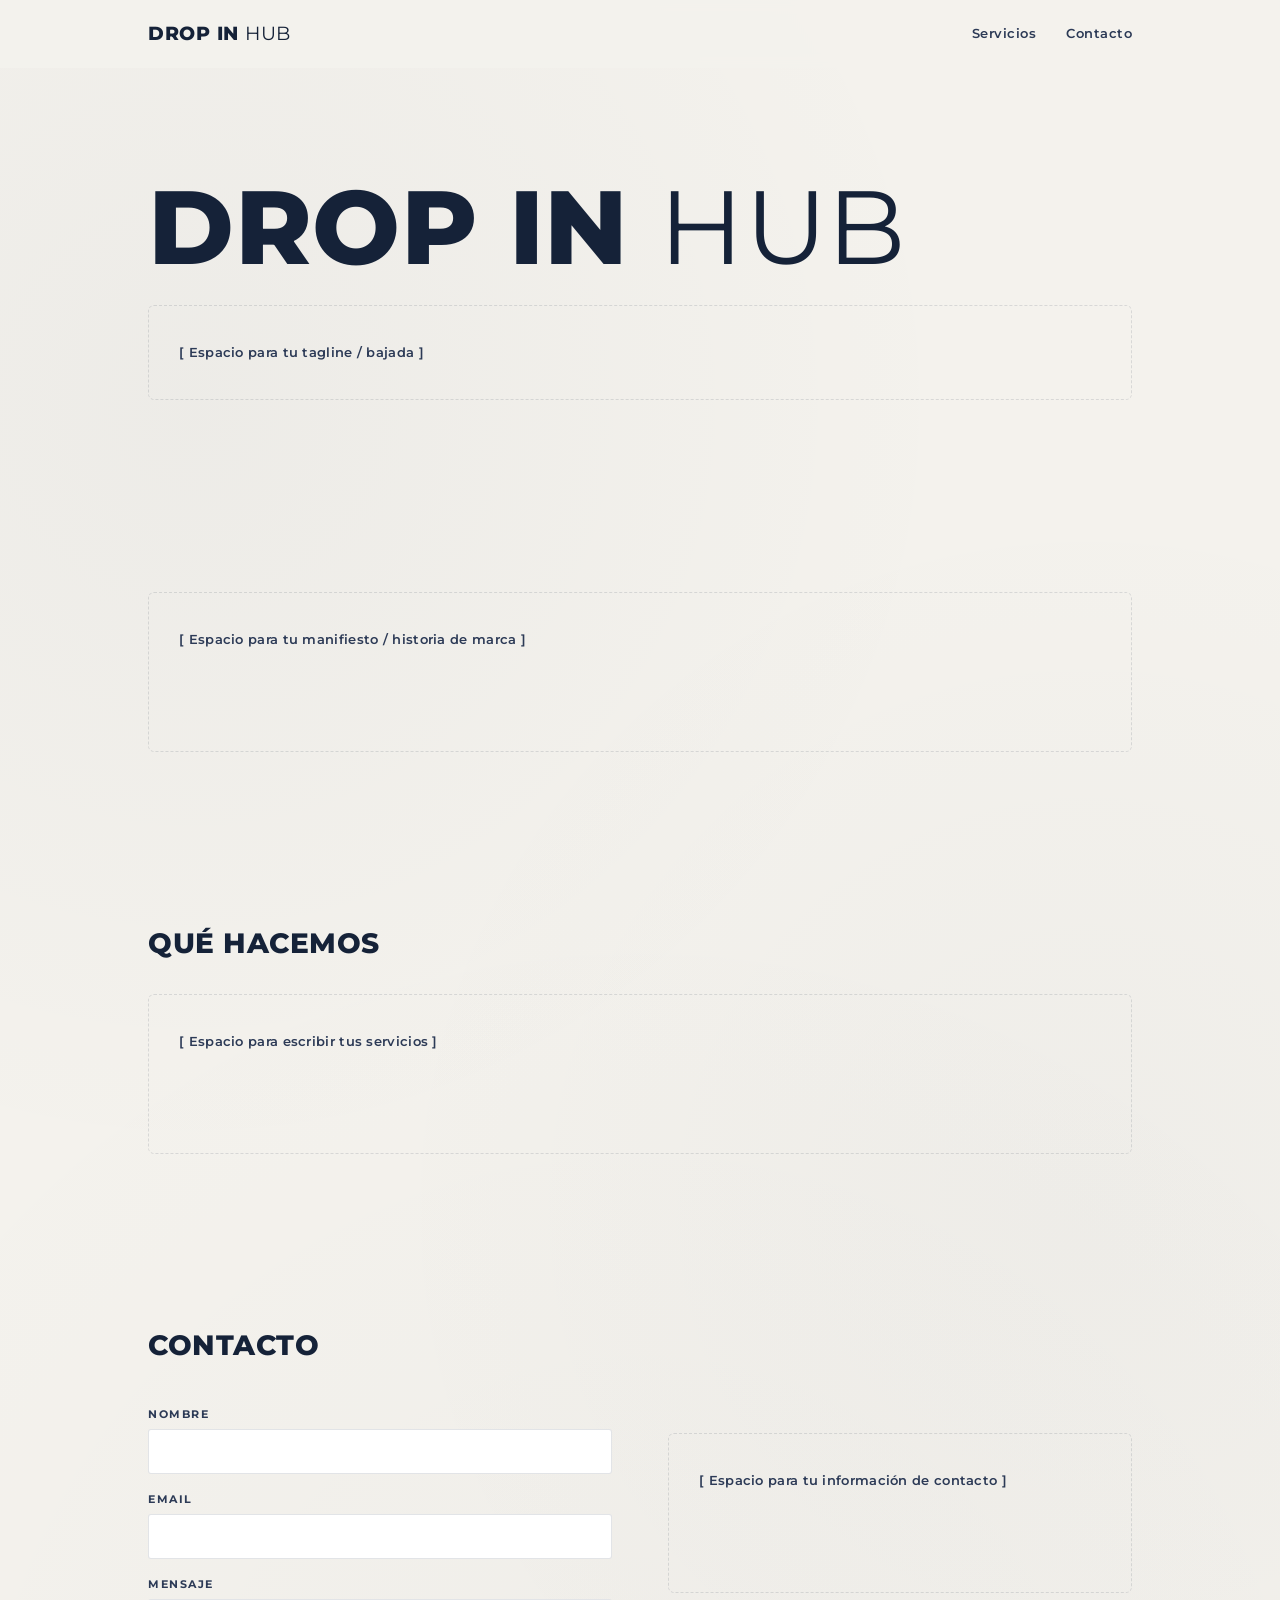
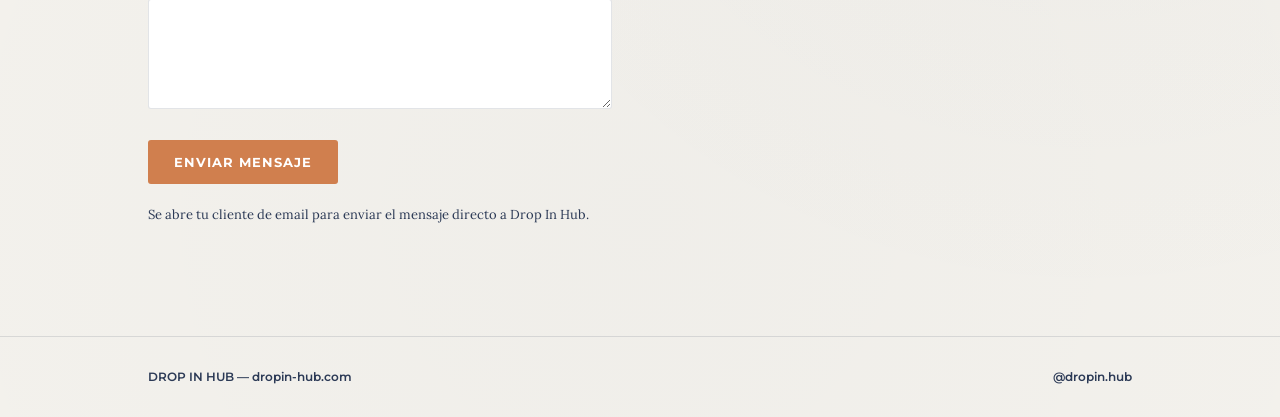
==== index.html @ 66800109 "Add files via upload" ====
<!DOCTYPE html>
<html lang="es">
<head>
<meta charset="UTF-8">
<meta name="viewport" content="width=device-width, initial-scale=1.0">
<title>Drop In Hub — Agencia</title>
<meta name="description" content="Drop In Hub. Somos una agencia nueva, pero no somos nuevos en esto.">
<link rel="preconnect" href="https://fonts.googleapis.com">
<link rel="preconnect" href="https://fonts.gstatic.com" crossorigin>
<link href="https://fonts.googleapis.com/css2?family=Montserrat:wght@400;600;700;800&family=Cormorant+Garamond:ital,wght@0,500;0,600;1,500&family=Lora:ital,wght@0,400;0,500;1,400&display=swap" rel="stylesheet">
<style>
  :root{
    --navy:#152238;
    --navy-soft:#2C3A56;
    --teal:#007791;
    --terracota:#D07F4E;
    --verde:#36675C;
    --crema:#F3E5D8;
    --paper:#F4F2ED;
    --paper-2:#ECE8DF;
    --line:rgba(21,34,56,0.12);
  }
  *{box-sizing:border-box;margin:0;padding:0;}
  html{scroll-behavior:smooth;}
  body{
    background:var(--paper);
    background-image:
      radial-gradient(circle at 15% 20%, rgba(21,34,56,0.03), transparent 40%),
      radial-gradient(circle at 85% 60%, rgba(21,34,56,0.025), transparent 45%),
      radial-gradient(circle at 50% 90%, rgba(21,34,56,0.02), transparent 50%);
    color:var(--navy);
    font-family:'Lora',serif;
    line-height:1.65;
    overflow-x:hidden;
  }
  h1,h2,h3{font-family:'Montserrat',sans-serif;font-weight:800;text-transform:uppercase;letter-spacing:0.5px;color:var(--navy);}
  .accent-text{font-family:'Cormorant Garamond',serif;font-style:italic;font-weight:500;}
  .eyebrow{
    font-family:'Montserrat',sans-serif;
    font-size:12px;
    font-weight:700;
    letter-spacing:2px;
    text-transform:uppercase;
    color:var(--terracota);
  }
  .wrap{max-width:1040px;margin:0 auto;padding:0 28px;}
  a{color:inherit;}

  nav{
    position:sticky;top:0;z-index:20;
    background:rgba(244,242,237,0.92);
    backdrop-filter:blur(6px);
  }
  nav .wrap{display:flex;align-items:center;justify-content:space-between;height:68px;}
  .logo{font-family:'Montserrat',sans-serif;font-weight:800;font-size:19px;letter-spacing:0.5px;color:var(--navy);}
  .logo span{font-weight:400;}
  .navlinks{display:flex;gap:30px;font-size:14px;}
  .navlinks a{text-decoration:none;font-family:'Montserrat',sans-serif;font-weight:600;font-size:13px;letter-spacing:0.5px;color:var(--navy-soft);transition:color .2s;}
  .navlinks a:hover{color:var(--terracota);}

  .hero{position:relative;padding:110px 0 80px;overflow:hidden;}
  .hero .wrap{position:relative;z-index:2;}
  .hero h1{font-size:clamp(52px,9vw,104px);line-height:0.95;margin-bottom:22px;}
  .hero .tagline{font-family:'Cormorant Garamond',serif;font-style:italic;font-weight:500;font-size:clamp(22px,3vw,30px);color:var(--navy-soft);max-width:600px;}

  section{padding:84px 0;}
  .placeholder{
    margin-top:28px;
    border:1.5px dashed var(--line);
    border-radius:6px;
    padding:36px 30px;
    color:var(--navy-soft);
    font-family:'Montserrat',sans-serif;
    font-size:13px;
    font-weight:600;
    letter-spacing:0.3px;
    min-height:80px;
    display:flex;
    align-items:center;
  }
  .placeholder.tall{min-height:160px;align-items:flex-start;}

  .contact{padding-bottom:110px;}
  .contact-grid{display:grid;grid-template-columns:1fr 1fr;gap:56px;margin-top:36px;}
  form{display:flex;flex-direction:column;gap:16px;}
  label{font-family:'Montserrat',sans-serif;font-size:11px;font-weight:700;letter-spacing:1.5px;text-transform:uppercase;color:var(--navy-soft);margin-bottom:6px;display:block;}
  input,textarea{
    width:100%;background:#fff;border:1px solid var(--line);
    color:var(--navy);padding:12px 14px;font-family:'Lora',serif;font-size:15px;
    border-radius:3px;
  }
  input:focus,textarea:focus{outline:none;border-color:var(--terracota);}
  textarea{resize:vertical;min-height:110px;}
  button{
    margin-top:8px;background:var(--terracota);color:#fff;border:none;
    padding:14px 26px;font-family:'Montserrat',sans-serif;font-weight:700;font-size:13px;letter-spacing:1px;
    text-transform:uppercase;cursor:pointer;border-radius:3px;transition:opacity .2s;
    width:fit-content;
  }
  button:hover{opacity:0.85;}
  .form-note{font-size:13px;color:var(--navy-soft);margin-top:4px;font-family:'Lora',serif;}
  footer{border-top:1px solid var(--line);padding:30px 0;}
  footer .wrap{display:flex;justify-content:space-between;align-items:center;flex-wrap:wrap;gap:12px;}
  footer span{font-family:'Montserrat',sans-serif;font-size:12px;font-weight:600;color:var(--navy-soft);}

  @media (max-width:760px){
    .services{grid-template-columns:1fr;}
    .contact-grid{grid-template-columns:1fr;}
    .curve-wrap{opacity:0.25;width:100%;right:0;}
    .founder{padding:24px;}
  }
</style>
</head>
<body>

<nav>
  <div class="wrap">
    <div class="logo">DROP IN <span>HUB</span></div>
    <div class="navlinks">
      <a href="#servicios">Servicios</a>
      <a href="#contacto">Contacto</a>
    </div>
  </div>
</nav>

<header class="hero">
  <div class="wrap">
    <h1>Drop In <span style="font-weight:400;">Hub</span></h1>
    <div class="placeholder">[ Espacio para tu tagline / bajada ]</div>
  </div>
</header>

<section class="manifesto">
  <div class="wrap">
    <div class="placeholder tall">[ Espacio para tu manifiesto / historia de marca ]</div>
  </div>
</section>

<section id="servicios">
  <div class="wrap">
    <h2 style="font-size:28px;">Qué hacemos</h2>
    <div class="placeholder tall">[ Espacio para escribir tus servicios ]</div>
  </div>
</section>

<section id="contacto" class="contact">
  <div class="wrap">
    <h2 style="font-size:28px;">Contacto</h2>

    <div class="contact-grid">
      <form id="contactForm">
        <div>
          <label for="name">Nombre</label>
          <input type="text" id="name" name="name" required>
        </div>
        <div>
          <label for="email">Email</label>
          <input type="email" id="email" name="email" required>
        </div>
        <div>
          <label for="message">Mensaje</label>
          <textarea id="message" name="message" required></textarea>
        </div>
        <button type="submit">Enviar mensaje</button>
        <p class="form-note" id="formNote">Se abre tu cliente de email para enviar el mensaje directo a Drop In Hub.</p>
      </form>

      <div class="contact-side">
        <div class="placeholder tall">[ Espacio para tu información de contacto ]</div>
      </div>
    </div>
  </div>
</section>

<footer>
  <div class="wrap">
    <span>DROP IN HUB — dropin-hub.com</span>
    <span>@dropin.hub</span>
  </div>
</footer>

<script>
  var dest = "juani.giraldo@dropin-hub.com";
  var form = document.getElementById("contactForm");
  form.addEventListener("submit", function(e){
    e.preventDefault();
    var name = document.getElementById("name").value.trim();
    var email = document.getElementById("email").value.trim();
    var message = document.getElementById("message").value.trim();
    if(!name || !email || !message){ return; }
    var subject = encodeURIComponent("Contacto desde dropin-hub.com — " + name);
    var body = encodeURIComponent("Nombre: " + name + "\nEmail: " + email + "\n\nMensaje:\n" + message);
    window.location.href = "mailto:" + dest + "?subject=" + subject + "&body=" + body;
  });
</script>

</body>
</html>
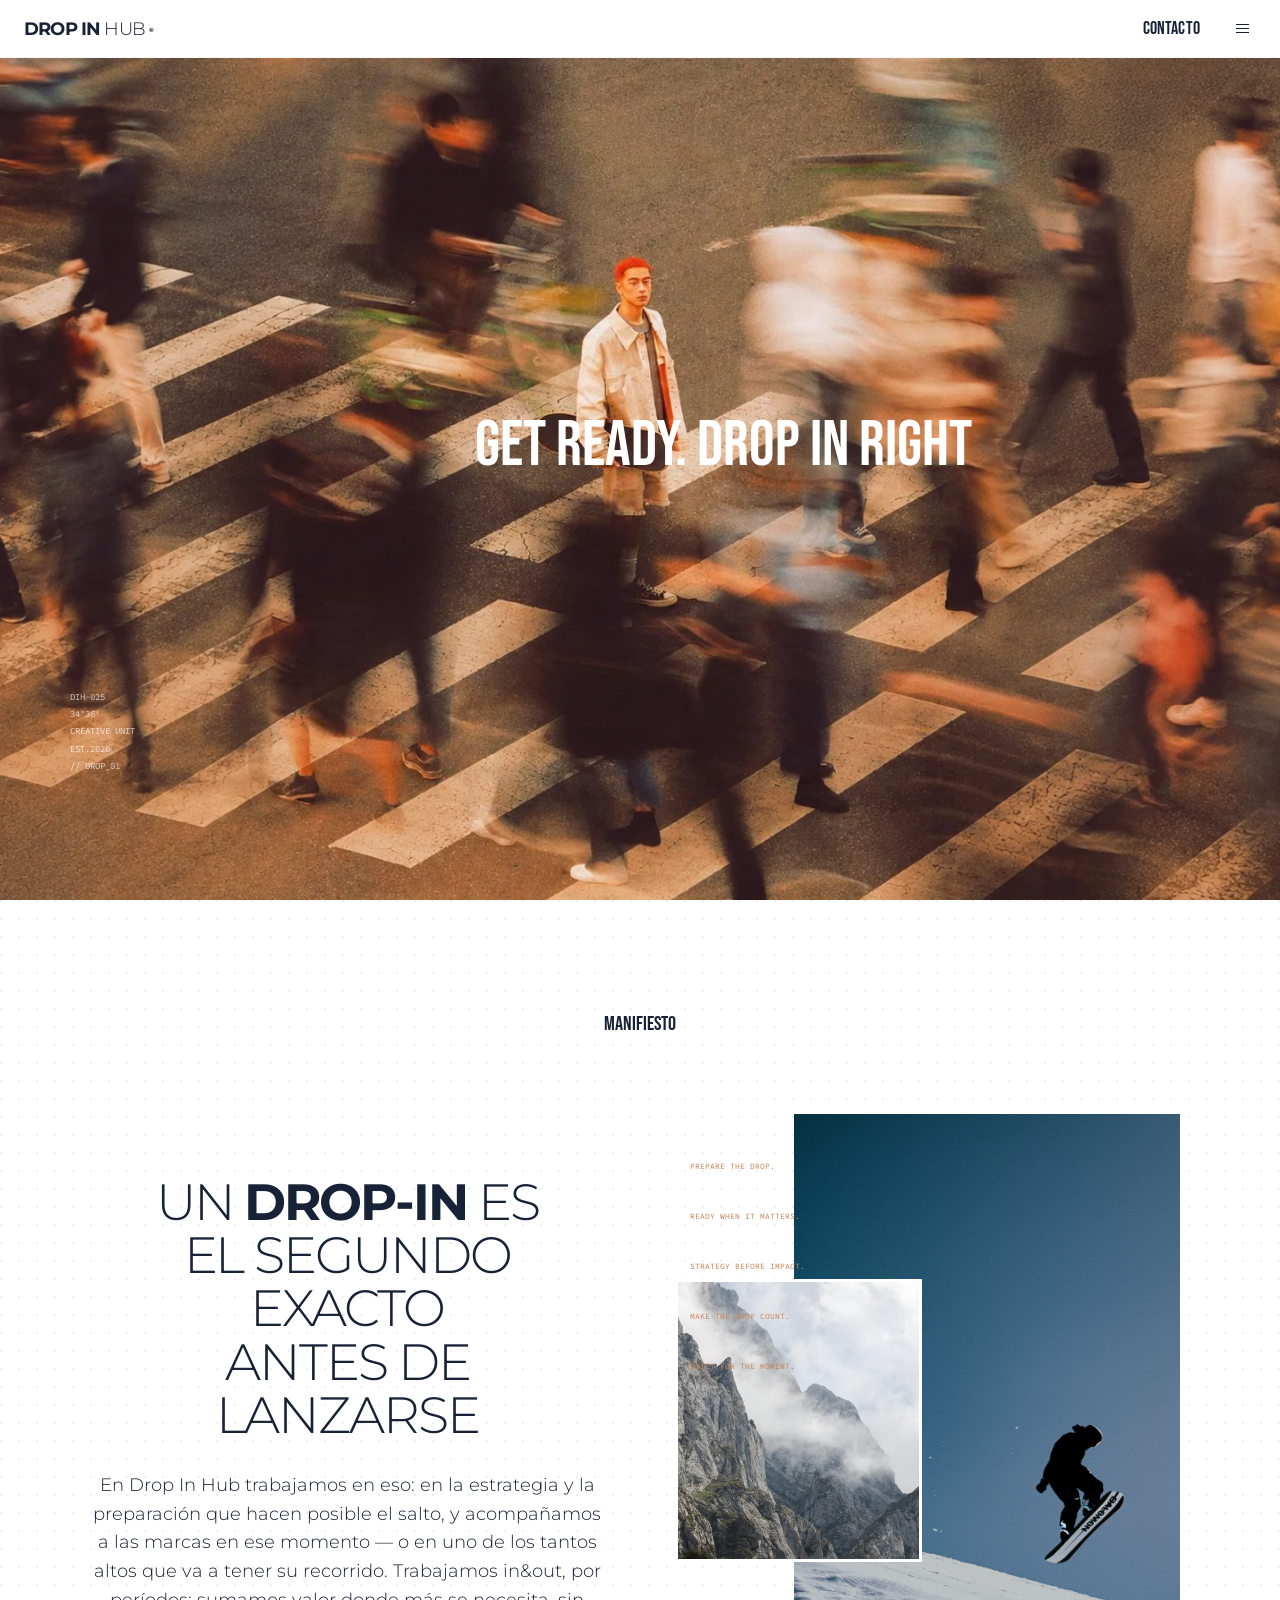
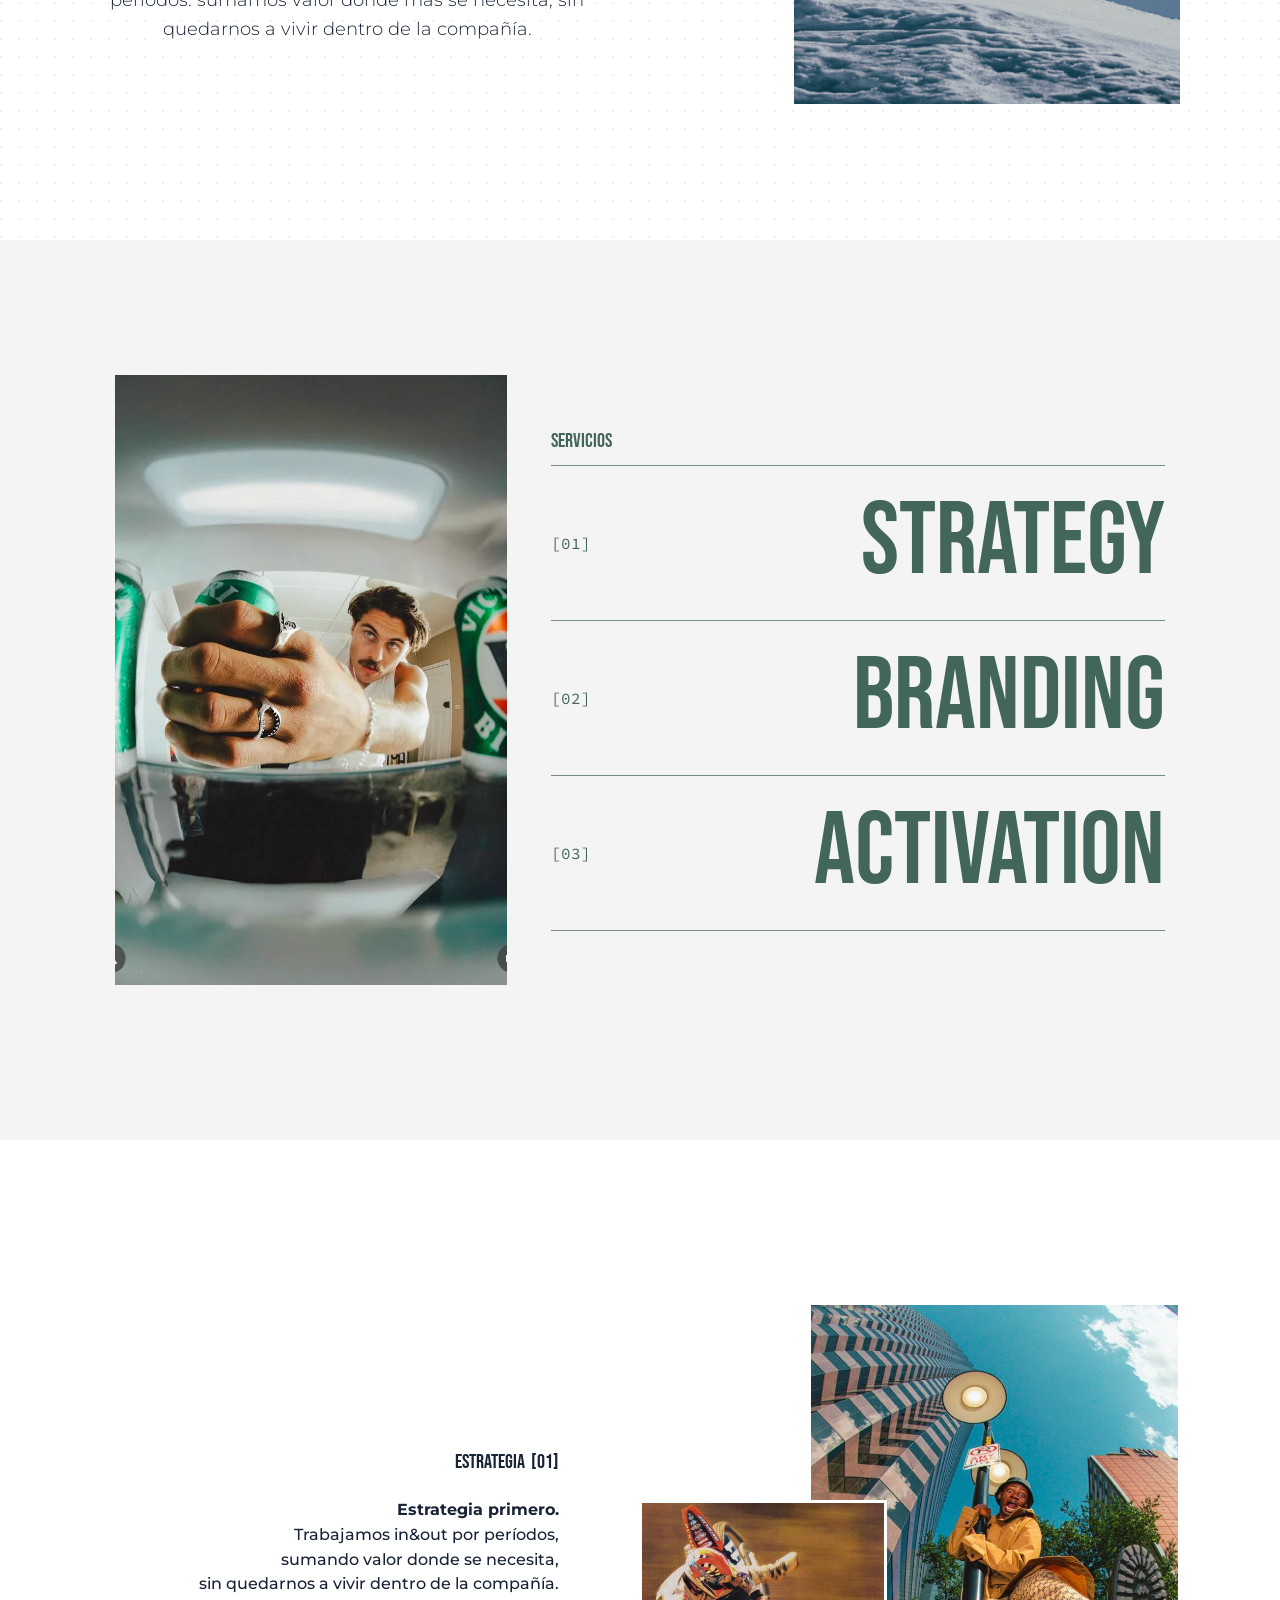
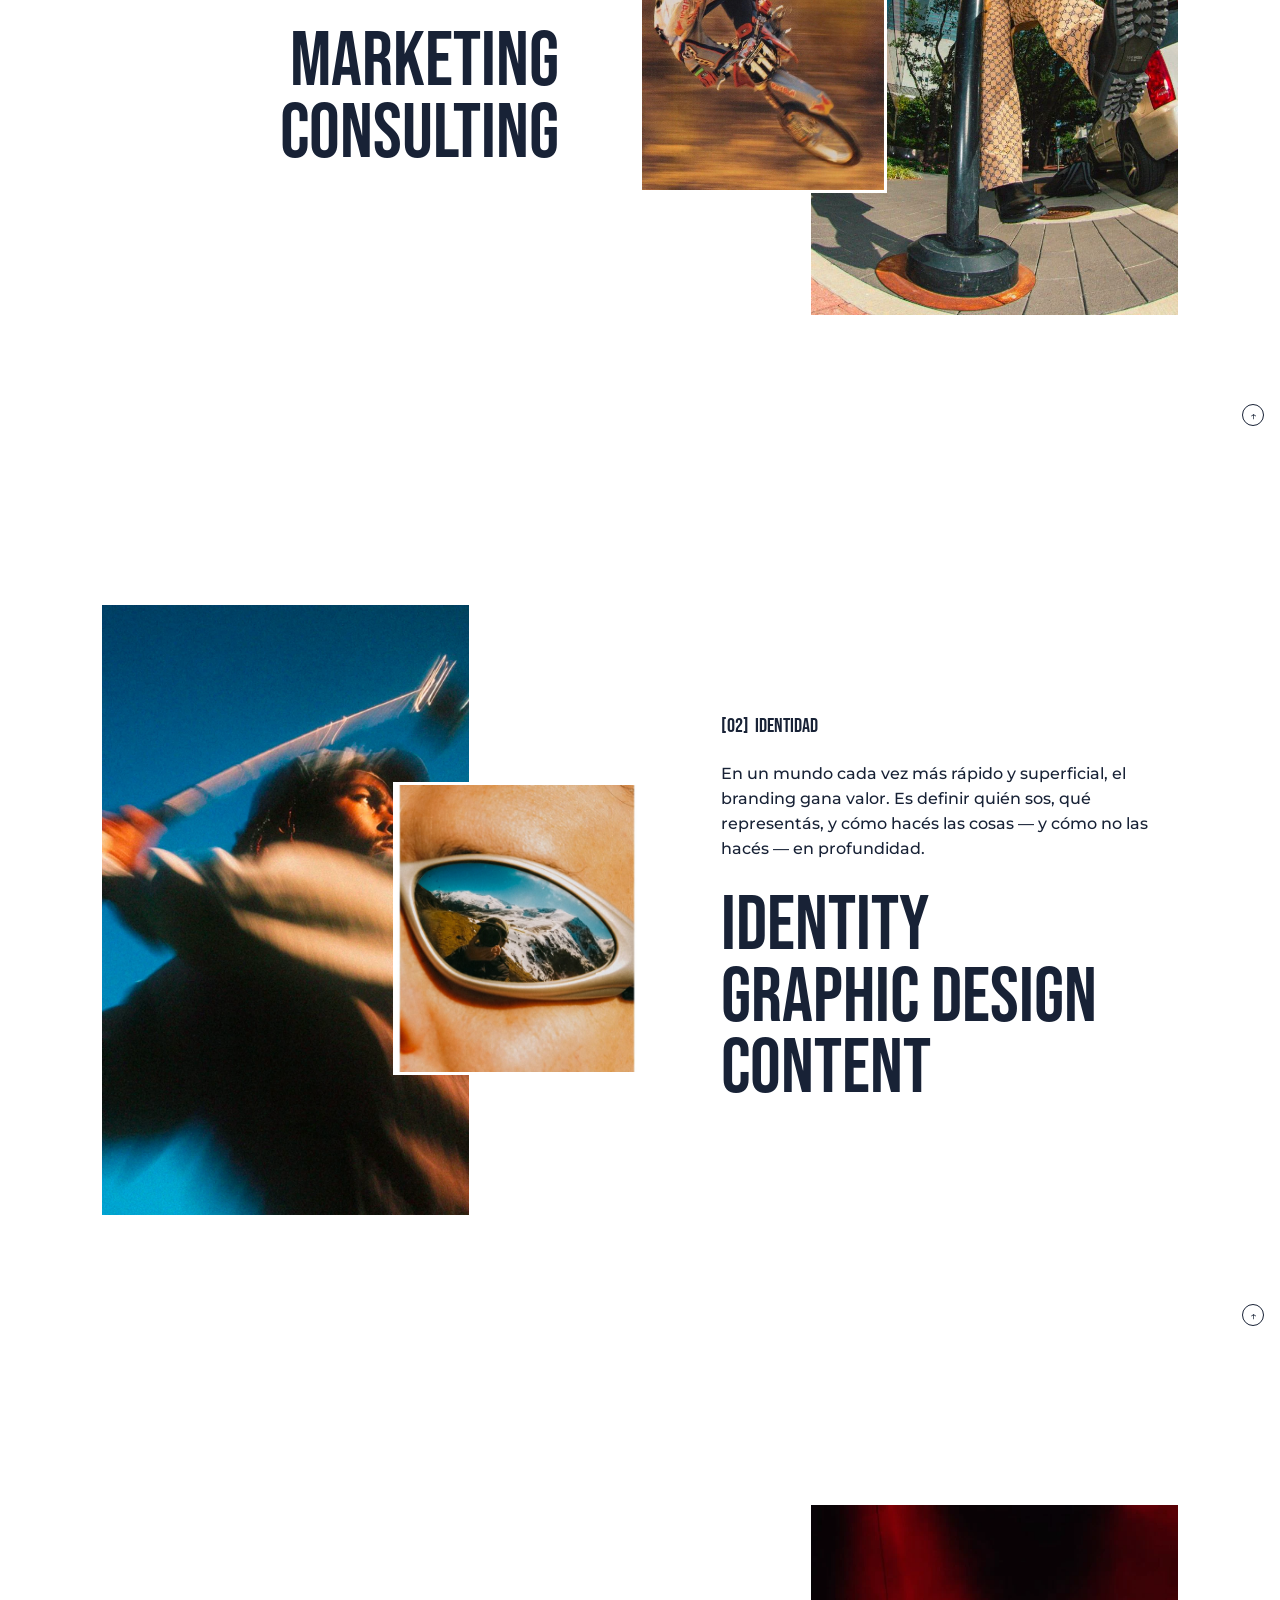
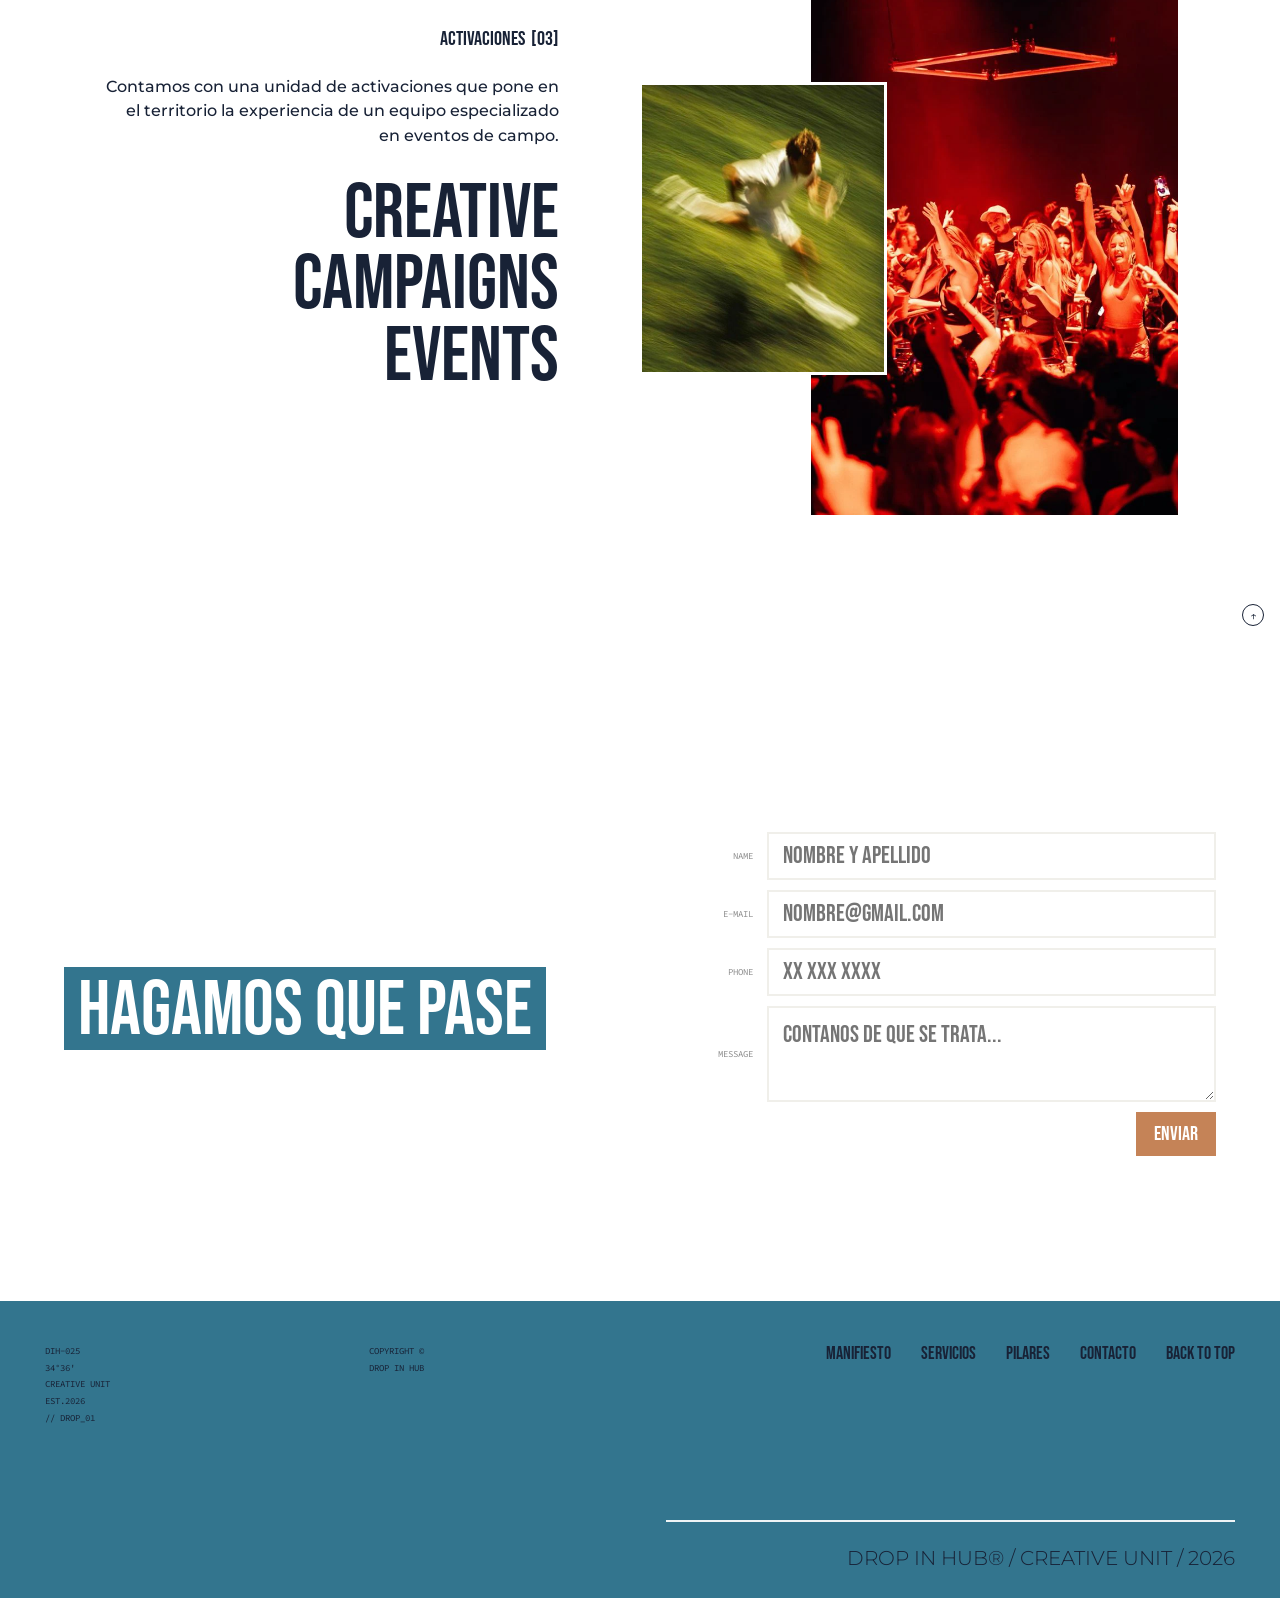
==== commit 5588870b: "site up" ====
--- a/index.html
+++ b/index.html
@@ -1,198 +1,210 @@
-<!DOCTYPE html>
+<!doctype html>
 <html lang="es">
 <head>
-<meta charset="UTF-8">
-<meta name="viewport" content="width=device-width, initial-scale=1.0">
-<title>Drop In Hub — Agencia</title>
-<meta name="description" content="Drop In Hub. Somos una agencia nueva, pero no somos nuevos en esto.">
-<link rel="preconnect" href="https://fonts.googleapis.com">
-<link rel="preconnect" href="https://fonts.gstatic.com" crossorigin>
-<link href="https://fonts.googleapis.com/css2?family=Montserrat:wght@400;600;700;800&family=Cormorant+Garamond:ital,wght@0,500;0,600;1,500&family=Lora:ital,wght@0,400;0,500;1,400&display=swap" rel="stylesheet">
-<style>
-  :root{
-    --navy:#152238;
-    --navy-soft:#2C3A56;
-    --teal:#007791;
-    --terracota:#D07F4E;
-    --verde:#36675C;
-    --crema:#F3E5D8;
-    --paper:#F4F2ED;
-    --paper-2:#ECE8DF;
-    --line:rgba(21,34,56,0.12);
-  }
-  *{box-sizing:border-box;margin:0;padding:0;}
-  html{scroll-behavior:smooth;}
-  body{
-    background:var(--paper);
-    background-image:
-      radial-gradient(circle at 15% 20%, rgba(21,34,56,0.03), transparent 40%),
-      radial-gradient(circle at 85% 60%, rgba(21,34,56,0.025), transparent 45%),
-      radial-gradient(circle at 50% 90%, rgba(21,34,56,0.02), transparent 50%);
-    color:var(--navy);
-    font-family:'Lora',serif;
-    line-height:1.65;
-    overflow-x:hidden;
-  }
-  h1,h2,h3{font-family:'Montserrat',sans-serif;font-weight:800;text-transform:uppercase;letter-spacing:0.5px;color:var(--navy);}
-  .accent-text{font-family:'Cormorant Garamond',serif;font-style:italic;font-weight:500;}
-  .eyebrow{
-    font-family:'Montserrat',sans-serif;
-    font-size:12px;
-    font-weight:700;
-    letter-spacing:2px;
-    text-transform:uppercase;
-    color:var(--terracota);
-  }
-  .wrap{max-width:1040px;margin:0 auto;padding:0 28px;}
-  a{color:inherit;}
-
-  nav{
-    position:sticky;top:0;z-index:20;
-    background:rgba(244,242,237,0.92);
-    backdrop-filter:blur(6px);
-  }
-  nav .wrap{display:flex;align-items:center;justify-content:space-between;height:68px;}
-  .logo{font-family:'Montserrat',sans-serif;font-weight:800;font-size:19px;letter-spacing:0.5px;color:var(--navy);}
-  .logo span{font-weight:400;}
-  .navlinks{display:flex;gap:30px;font-size:14px;}
-  .navlinks a{text-decoration:none;font-family:'Montserrat',sans-serif;font-weight:600;font-size:13px;letter-spacing:0.5px;color:var(--navy-soft);transition:color .2s;}
-  .navlinks a:hover{color:var(--terracota);}
-
-  .hero{position:relative;padding:110px 0 80px;overflow:hidden;}
-  .hero .wrap{position:relative;z-index:2;}
-  .hero h1{font-size:clamp(52px,9vw,104px);line-height:0.95;margin-bottom:22px;}
-  .hero .tagline{font-family:'Cormorant Garamond',serif;font-style:italic;font-weight:500;font-size:clamp(22px,3vw,30px);color:var(--navy-soft);max-width:600px;}
-
-  section{padding:84px 0;}
-  .placeholder{
-    margin-top:28px;
-    border:1.5px dashed var(--line);
-    border-radius:6px;
-    padding:36px 30px;
-    color:var(--navy-soft);
-    font-family:'Montserrat',sans-serif;
-    font-size:13px;
-    font-weight:600;
-    letter-spacing:0.3px;
-    min-height:80px;
-    display:flex;
-    align-items:center;
-  }
-  .placeholder.tall{min-height:160px;align-items:flex-start;}
-
-  .contact{padding-bottom:110px;}
-  .contact-grid{display:grid;grid-template-columns:1fr 1fr;gap:56px;margin-top:36px;}
-  form{display:flex;flex-direction:column;gap:16px;}
-  label{font-family:'Montserrat',sans-serif;font-size:11px;font-weight:700;letter-spacing:1.5px;text-transform:uppercase;color:var(--navy-soft);margin-bottom:6px;display:block;}
-  input,textarea{
-    width:100%;background:#fff;border:1px solid var(--line);
-    color:var(--navy);padding:12px 14px;font-family:'Lora',serif;font-size:15px;
-    border-radius:3px;
-  }
-  input:focus,textarea:focus{outline:none;border-color:var(--terracota);}
-  textarea{resize:vertical;min-height:110px;}
-  button{
-    margin-top:8px;background:var(--terracota);color:#fff;border:none;
-    padding:14px 26px;font-family:'Montserrat',sans-serif;font-weight:700;font-size:13px;letter-spacing:1px;
-    text-transform:uppercase;cursor:pointer;border-radius:3px;transition:opacity .2s;
-    width:fit-content;
-  }
-  button:hover{opacity:0.85;}
-  .form-note{font-size:13px;color:var(--navy-soft);margin-top:4px;font-family:'Lora',serif;}
-  footer{border-top:1px solid var(--line);padding:30px 0;}
-  footer .wrap{display:flex;justify-content:space-between;align-items:center;flex-wrap:wrap;gap:12px;}
-  footer span{font-family:'Montserrat',sans-serif;font-size:12px;font-weight:600;color:var(--navy-soft);}
-
-  @media (max-width:760px){
-    .services{grid-template-columns:1fr;}
-    .contact-grid{grid-template-columns:1fr;}
-    .curve-wrap{opacity:0.25;width:100%;right:0;}
-    .founder{padding:24px;}
-  }
-</style>
+  <meta charset="utf-8">
+  <meta name="viewport" content="width=device-width,initial-scale=1">
+  <title>Drop In Hub® — Creative Unit</title>
+  <meta name="description" content="Drop In Hub — Strategy, Branding & Activation.">
+  <meta name="theme-color" content="#182236">
+  <link rel="canonical" href="https://www.dropin-hub.com/">
+
+  <meta property="og:type" content="website">
+  <meta property="og:title" content="Drop In Hub® — Creative Unit">
+  <meta property="og:description" content="Get ready. Drop in right.">
+  <meta property="og:url" content="https://www.dropin-hub.com/">
+  <meta property="og:image" content="https://www.dropin-hub.com/assets/img/og-cover.jpg">
+
+  <meta name="twitter:card" content="summary_large_image">
+  <meta name="twitter:title" content="Drop In Hub® — Creative Unit">
+  <meta name="twitter:description" content="Get ready. Drop in right.">
+  <meta name="twitter:image" content="https://www.dropin-hub.com/assets/img/og-cover.jpg">
+
+  <link rel="icon" href="/favicon.ico" sizes="any">
+  <link rel="icon" href="/favicon.png" type="image/png">
+
+  <link rel="preconnect" href="https://fonts.googleapis.com">
+  <link rel="preconnect" href="https://fonts.gstatic.com" crossorigin>
+  <link href="https://fonts.googleapis.com/css2?family=Bebas+Neue&family=Montserrat:wght@300;400;500;600;700&family=Source+Code+Pro:wght@300;400;500&display=swap" rel="stylesheet">
+
+  <link rel="stylesheet" href="assets/css/styles.css">
 </head>
 <body>
-
-<nav>
-  <div class="wrap">
-    <div class="logo">DROP IN <span>HUB</span></div>
-    <div class="navlinks">
-      <a href="#servicios">Servicios</a>
-      <a href="#contacto">Contacto</a>
-    </div>
-  </div>
-</nav>
-
-<header class="hero">
-  <div class="wrap">
-    <h1>Drop In <span style="font-weight:400;">Hub</span></h1>
-    <div class="placeholder">[ Espacio para tu tagline / bajada ]</div>
+<header class="site-header">
+  <a class="wordmark" href="#home" aria-label="Drop In Hub">
+    <span>DROP IN</span><span class="hub">HUB</span><sup>®</sup>
+  </a>
+  <div class="header-actions">
+    <a class="contact-link" href="#contacto">CONTACTO</a>
+    <button class="menu-button" aria-label="Abrir menú" aria-controls="site-menu" aria-expanded="false">
+      <span class="menu-icon" aria-hidden="true"></span>
+    </button>
   </div>
 </header>
 
-<section class="manifesto">
-  <div class="wrap">
-    <div class="placeholder tall">[ Espacio para tu manifiesto / historia de marca ]</div>
-  </div>
-</section>
-
-<section id="servicios">
-  <div class="wrap">
-    <h2 style="font-size:28px;">Qué hacemos</h2>
-    <div class="placeholder tall">[ Espacio para escribir tus servicios ]</div>
-  </div>
-</section>
-
-<section id="contacto" class="contact">
-  <div class="wrap">
-    <h2 style="font-size:28px;">Contacto</h2>
-
-    <div class="contact-grid">
-      <form id="contactForm">
-        <div>
-          <label for="name">Nombre</label>
-          <input type="text" id="name" name="name" required>
+<div id="site-menu" class="menu-drawer" aria-hidden="true">
+  <button class="close-menu" aria-label="Cerrar menú">×</button>
+  <nav aria-label="Menú principal">
+    <a href="#manifiesto">MANIFIESTO</a>
+    <a href="#servicios">SERVICIOS</a>
+    <a href="#strategy">STRATEGY</a>
+    <a href="#branding">BRANDING</a>
+    <a href="#activation">ACTIVATION</a>
+    <a href="#contacto">CONTACTO</a>
+  </nav>
+</div>
+
+<main>
+  <section id="home" class="section hero">
+    <div class="hero-media">
+      <picture>
+      <source srcset="assets/img/hero-motion.webp" type="image/webp">
+      <img src="assets/img/hero-motion.jpg" class="hero-img" alt="Persona inmóvil rodeada por movimiento urbano" fetchpriority="high">
+    </picture>
+    </div>
+    <div class="hero-copy">
+      <div class="hero-tech">DIH-025<br>34°36'<br>CREATIVE UNIT<br>EST.2026<br>// DROP_01</div>
+      <h1>GET READY. DROP IN RIGHT</h1>
+    </div>
+  </section>
+
+  <section id="manifiesto" class="section manifesto">
+    <div class="section-kicker">MANIFIESTO</div>
+    <div class="manifesto-grid">
+      <div class="manifesto-copy">
+        <h2>UN <strong>DROP-IN</strong> ES<br>EL SEGUNDO EXACTO<br>ANTES DE LANZARSE</h2>
+        <p>En Drop In Hub trabajamos en eso: en la estrategia y la preparación que hacen posible el salto, y acompañamos a las marcas en ese momento — o en uno de los tantos altos que va a tener su recorrido. Trabajamos in&amp;out, por períodos: sumamos valor donde más se necesita, sin quedarnos a vivir dentro de la compañía.</p>
+      </div>
+      <div class="manifesto-visual">
+        <div class="manifesto-tags">
+          <span>PREPARE THE DROP.</span>
+          <span>READY WHEN IT MATTERS.</span>
+          <span>STRATEGY BEFORE IMPACT.</span>
+          <span>MAKE THE DROP COUNT.</span>
+          <span>BUILT FOR THE MOMENT.</span>
         </div>
-        <div>
-          <label for="email">Email</label>
-          <input type="email" id="email" name="email" required>
+        <picture>
+      <source srcset="assets/img/manifesto-snow.webp" type="image/webp">
+      <img src="assets/img/manifesto-snow.jpg" class="snow" alt="" loading="lazy">
+    </picture>
+        <picture>
+      <source srcset="assets/img/manifesto-mountain.webp" type="image/webp">
+      <img src="assets/img/manifesto-mountain.jpg" class="mountain" alt="" loading="lazy">
+    </picture>
+      </div>
+    </div>
+  </section>
+
+  <section id="servicios" class="section services">
+    <div class="services-wrap">
+      <picture>
+      <source srcset="assets/img/services-fridge.webp" type="image/webp">
+      <img src="assets/img/services-fridge.jpg" class="services-image" alt="" loading="lazy">
+    </picture>
+      <div>
+        <div class="services-title">SERVICIOS</div>
+        <div class="services-list">
+          <a href="#strategy"><span class="index">[01]</span><strong>STRATEGY</strong></a>
+          <a href="#branding"><span class="index">[02]</span><strong>BRANDING</strong></a>
+          <a href="#activation"><span class="index">[03]</span><strong>ACTIVATION</strong></a>
         </div>
-        <div>
-          <label for="message">Mensaje</label>
-          <textarea id="message" name="message" required></textarea>
-        </div>
-        <button type="submit">Enviar mensaje</button>
-        <p class="form-note" id="formNote">Se abre tu cliente de email para enviar el mensaje directo a Drop In Hub.</p>
+      </div>
+    </div>
+  </section>
+
+  <section id="strategy" class="section pillar strategy">
+    <div class="pillar-grid">
+      <div class="pillar-copy">
+        <div class="pillar-label">ESTRATEGIA&nbsp;&nbsp;[01]</div>
+        <p><strong>Estrategia primero.</strong><br>Trabajamos in&amp;out por períodos,<br>sumando valor donde se necesita,<br>sin quedarnos a vivir dentro de la compañía.</p>
+        <h2>MARKETING<br>CONSULTING</h2>
+      </div>
+      <div class="pillar-visual">
+        <picture>
+      <source srcset="assets/img/strategy-main.webp" type="image/webp">
+      <img src="assets/img/strategy-main.jpg" class="main" alt="" loading="lazy">
+    </picture>
+        <picture>
+      <source srcset="assets/img/strategy-moto.webp" type="image/webp">
+      <img src="assets/img/strategy-moto.jpg" class="overlay" alt="" loading="lazy">
+    </picture>
+      </div>
+    </div>
+    <a class="next-section" href="#branding" aria-label="Ir a Branding">↑</a>
+  </section>
+
+  <section id="branding" class="section pillar identity">
+    <div class="pillar-grid">
+      <div class="pillar-visual">
+        <picture>
+      <source srcset="assets/img/identity-main.webp" type="image/webp">
+      <img src="assets/img/identity-main.jpg" class="main" alt="" loading="lazy">
+    </picture>
+        <picture>
+      <source srcset="assets/img/identity-detail.webp" type="image/webp">
+      <img src="assets/img/identity-detail.jpg" class="overlay" alt="" loading="lazy">
+    </picture>
+      </div>
+      <div class="pillar-copy">
+        <div class="pillar-label">[02]&nbsp;&nbsp;IDENTIDAD</div>
+        <p>En un mundo cada vez más rápido y superficial, el branding gana valor. Es definir quién sos, qué representás, y cómo hacés las cosas — y cómo no las hacés — en profundidad.</p>
+        <h2>IDENTITY<br>GRAPHIC DESIGN<br>CONTENT</h2>
+      </div>
+    </div>
+    <a class="next-section" href="#activation" aria-label="Ir a Activation">↑</a>
+  </section>
+
+  <section id="activation" class="section pillar activation">
+    <div class="pillar-grid">
+      <div class="pillar-copy">
+        <div class="pillar-label">ACTIVACIONES&nbsp;&nbsp;[03]</div>
+        <p>Contamos con una unidad de activaciones que pone en el territorio la experiencia de un equipo especializado en eventos de campo.</p>
+        <h2>CREATIVE<br>CAMPAIGNS<br>EVENTS</h2>
+      </div>
+      <div class="pillar-visual">
+        <picture>
+      <source srcset="assets/img/activation-main.webp" type="image/webp">
+      <img src="assets/img/activation-main.jpg" class="main" alt="" loading="lazy">
+    </picture>
+        <picture>
+      <source srcset="assets/img/activation-motion.webp" type="image/webp">
+      <img src="assets/img/activation-motion.jpg" class="overlay" alt="" loading="lazy">
+    </picture>
+      </div>
+    </div>
+    <a class="next-section" href="#contacto" aria-label="Ir a Contacto">↑</a>
+  </section>
+
+  <section id="contacto" class="section contact">
+    <div class="contact-main">
+      <div class="contact-heading">
+        <h2>HAGAMOS QUE PASE</h2>
+      </div>
+      <form class="contact-form" action="api/contact.php" method="post">
+        <label><span>NAME</span><input name="name" type="text" placeholder="NOMBRE Y APELLIDO" autocomplete="name" required></label>
+        <label><span>E-MAIL</span><input name="email" type="email" placeholder="NOMBRE@GMAIL.COM" autocomplete="email" required></label>
+        <label><span>PHONE</span><input name="phone" type="tel" placeholder="XX XXX XXXX" autocomplete="tel"></label>
+        <label><span>MESSAGE</span><textarea name="message" placeholder="CONTANOS DE QUE SE TRATA..." required></textarea></label>
+        <input type="text" name="website" tabindex="-1" autocomplete="off" style="position:absolute;left:-9999px" aria-hidden="true">
+        <button type="submit">ENVIAR</button>
+        <div class="form-status" aria-live="polite" role="status"></div>
       </form>
-
-      <div class="contact-side">
-        <div class="placeholder tall">[ Espacio para tu información de contacto ]</div>
-      </div>
-    </div>
-  </div>
-</section>
-
-<footer>
-  <div class="wrap">
-    <span>DROP IN HUB — dropin-hub.com</span>
-    <span>@dropin.hub</span>
-  </div>
-</footer>
-
-<script>
-  var dest = "juani.giraldo@dropin-hub.com";
-  var form = document.getElementById("contactForm");
-  form.addEventListener("submit", function(e){
-    e.preventDefault();
-    var name = document.getElementById("name").value.trim();
-    var email = document.getElementById("email").value.trim();
-    var message = document.getElementById("message").value.trim();
-    if(!name || !email || !message){ return; }
-    var subject = encodeURIComponent("Contacto desde dropin-hub.com — " + name);
-    var body = encodeURIComponent("Nombre: " + name + "\nEmail: " + email + "\n\nMensaje:\n" + message);
-    window.location.href = "mailto:" + dest + "?subject=" + subject + "&body=" + body;
-  });
-</script>
-
+    </div>
+
+    <footer class="site-footer">
+      <div class="footer-tech">DIH-025<br>34°36'<br>CREATIVE UNIT<br>EST.2026<br>// DROP_01</div>
+      <div class="footer-copy">COPYRIGHT ©<br>DROP IN HUB</div>
+      <nav class="footer-nav" aria-label="Footer">
+        <a href="#manifiesto">MANIFIESTO</a>
+        <a href="#servicios">SERVICIOS</a>
+        <a href="#strategy">PILARES</a>
+        <a href="#contacto">CONTACTO</a>
+        <a href="#home">BACK TO TOP</a>
+      </nav>
+      <div class="footer-brand">DROP IN HUB® / CREATIVE UNIT / 2026</div>
+    </footer>
+  </section>
+</main>
+
+<script src="assets/js/main.js" defer></script>
 </body>
 </html>
--- a/assets/css/styles.css
+++ b/assets/css/styles.css
@@ -0,0 +1,564 @@
+
+:root{
+  --navy:#182236;
+  --lake:#33758E;
+  --terracotta:#C58357;
+  --green:#42665C;
+  --cream:#F1E5DA;
+  --silver:#ECEBE5;
+  --rock:#232323;
+  --white:#FFFFFF;
+  --page:#F7F7F5;
+  --max:1180px;
+}
+
+*{box-sizing:border-box}
+html{scroll-behavior:smooth}
+body{
+  margin:0;
+  background:var(--white);
+  color:var(--navy);
+  font-family:"Montserrat",Arial,sans-serif;
+  overflow-x:hidden;
+}
+body.menu-open{overflow:hidden}
+a{color:inherit;text-decoration:none}
+img{display:block;max-width:100%}
+button,input,textarea{font:inherit}
+button{cursor:pointer}
+.section{position:relative;min-height:100vh}
+
+.site-header{
+  position:fixed;
+  inset:0 0 auto 0;
+  height:58px;
+  padding:0 24px;
+  z-index:100;
+  background:rgba(255,255,255,.97);
+  backdrop-filter:blur(8px);
+  -webkit-backdrop-filter:blur(8px);
+  display:flex;
+  align-items:center;
+  justify-content:space-between;
+  border-bottom:1px solid rgba(24,34,54,.035);
+}
+.wordmark{
+  display:flex;
+  align-items:baseline;
+  gap:4px;
+  color:var(--navy);
+  font-size:18px;
+  letter-spacing:-.045em;
+  line-height:1;
+  font-weight:700;
+}
+.wordmark .hub{font-weight:300}
+.wordmark sup{font-size:6px;top:-.45em;position:relative}
+.header-actions{display:flex;align-items:center;gap:28px}
+.contact-link,.menu-button{
+  font-family:"Bebas Neue",sans-serif;
+  font-size:18px;
+  letter-spacing:.01em;
+}
+.menu-button{
+  border:0;
+  background:transparent;
+  color:var(--navy);
+  padding:5px;
+  width:28px;
+  height:28px;
+  display:grid;
+  place-items:center;
+}
+.menu-icon,
+.menu-icon::before,
+.menu-icon::after{
+  width:13px;
+  height:1.5px;
+  background:currentColor;
+  display:block;
+  content:"";
+}
+.menu-icon{position:relative}
+.menu-icon::before{position:absolute;top:-4px}
+.menu-icon::after{position:absolute;top:4px}
+
+.menu-drawer{
+  position:fixed;
+  inset:0;
+  z-index:150;
+  background:var(--navy);
+  color:var(--white);
+  transform:translateY(-100%);
+  transition:transform .22s ease;
+  display:grid;
+  place-items:center;
+}
+.menu-drawer.open{transform:translateY(0)}
+.menu-drawer nav{
+  display:flex;
+  flex-direction:column;
+  align-items:center;
+  gap:2px;
+}
+.menu-drawer nav a{
+  font-family:"Bebas Neue",sans-serif;
+  font-size:clamp(48px,8vw,118px);
+  line-height:.9;
+}
+.menu-drawer nav a:hover{color:var(--terracotta)}
+.close-menu{
+  position:absolute;
+  right:24px;
+  top:18px;
+  color:var(--white);
+  background:transparent;
+  border:0;
+  font-size:30px;
+}
+
+/* ---------- HERO ---------- */
+.hero{
+  padding-top:58px;
+  background:var(--white);
+}
+.hero-media{
+  position:absolute;
+  inset:58px 0 0 0;
+}
+.hero-media picture,
+.hero-media img{
+  width:100%;
+  height:100%;
+}
+.hero-media img{
+  object-fit:cover;
+  object-position:center;
+}
+.hero-copy{
+  position:absolute;
+  inset:58px 0 0 0;
+  pointer-events:none;
+}
+.hero-copy h1{
+  position:absolute;
+  left:56.5%;
+  top:46%;
+  transform:translate(-50%,-50%);
+  margin:0;
+  color:var(--white);
+  font-family:"Bebas Neue",sans-serif;
+  font-size:clamp(48px,5vw,84px);
+  font-weight:400;
+  white-space:nowrap;
+}
+.hero-tech{
+  position:absolute;
+  left:5.5%;
+  bottom:15%;
+  font-family:"Source Code Pro",monospace;
+  font-size:9px;
+  line-height:1.9;
+  color:rgba(255,255,255,.72);
+}
+
+/* ---------- MANIFESTO ---------- */
+.manifesto{
+  min-height:100vh;
+  padding:112px 7vw 86px;
+  background:
+    radial-gradient(circle at 1px 1px,rgba(24,34,54,.075) 1px,transparent 1.3px) 0 0/18px 18px,
+    #fff;
+}
+.section-kicker{
+  text-align:center;
+  font-family:"Bebas Neue",sans-serif;
+  font-size:20px;
+  margin-bottom:28px;
+}
+.manifesto-grid{
+  max-width:var(--max);
+  min-height:690px;
+  margin:0 auto;
+  display:grid;
+  grid-template-columns:1fr 1fr;
+  gap:70px;
+  align-items:center;
+}
+.manifesto-copy{text-align:center}
+.manifesto-copy h2{
+  margin:0 0 30px;
+  font-size:clamp(36px,4vw,62px);
+  line-height:1.04;
+  font-weight:300;
+  letter-spacing:-.04em;
+}
+.manifesto-copy h2 strong{font-weight:700}
+.manifesto-copy p{
+  max-width:545px;
+  margin:0 auto;
+  font-size:clamp(15px,1.42vw,22px);
+  line-height:1.58;
+  font-weight:300;
+}
+.manifesto-visual{
+  position:relative;
+  height:590px;
+}
+.manifesto-visual .snow{
+  position:absolute;
+  right:2%;
+  top:0;
+  width:75%;
+  height:100%;
+  object-fit:cover;
+}
+.manifesto-visual .mountain{
+  position:absolute;
+  left:0;
+  top:28%;
+  z-index:2;
+  width:48%;
+  height:48%;
+  object-fit:cover;
+  border:3px solid #fff;
+}
+.manifesto-tags{
+  position:absolute;
+  left:3%;
+  top:8%;
+  z-index:3;
+  display:flex;
+  flex-direction:column;
+  gap:40px;
+  font-family:"Source Code Pro",monospace;
+  font-size:8px;
+  color:var(--terracotta);
+}
+
+/* ---------- SERVICES ---------- */
+.services{
+  padding:135px 9vw 90px;
+  background:#F4F4F3;
+}
+.services-wrap{
+  max-width:var(--max);
+  margin:0 auto;
+  display:grid;
+  grid-template-columns:.78fr 1.22fr;
+  gap:44px;
+  align-items:center;
+}
+.services-image{
+  width:100%;
+  height:610px;
+  object-fit:cover;
+}
+.services-title{
+  font-family:"Bebas Neue",sans-serif;
+  font-size:20px;
+  color:var(--green);
+  border-bottom:1px solid rgba(66,102,92,.72);
+  padding-bottom:12px;
+}
+.services-list a{
+  min-height:155px;
+  border-bottom:1px solid rgba(66,102,92,.72);
+  display:grid;
+  grid-template-columns:100px 1fr;
+  align-items:center;
+  color:var(--green);
+}
+.services-list .index{
+  font-family:"Source Code Pro",monospace;
+  font-size:16px;
+}
+.services-list strong{
+  justify-self:end;
+  font-family:"Bebas Neue",sans-serif;
+  font-size:clamp(72px,8vw,124px);
+  line-height:.9;
+  font-weight:400;
+}
+.services-list a:hover strong{color:var(--terracotta)}
+
+/* ---------- PILLARS ---------- */
+.pillar{
+  min-height:100vh;
+  padding:110px 8vw 70px;
+  background:#fff;
+}
+.pillar-grid{
+  max-width:var(--max);
+  min-height:720px;
+  margin:0 auto;
+  display:grid;
+  grid-template-columns:1fr 1.18fr;
+  gap:80px;
+  align-items:center;
+}
+.identity .pillar-grid{grid-template-columns:1.18fr 1fr}
+.pillar-copy{text-align:right}
+.identity .pillar-copy{text-align:left}
+.pillar-label{
+  font-family:"Bebas Neue",sans-serif;
+  font-size:20px;
+  margin-bottom:24px;
+}
+.pillar-copy p{
+  margin:0 0 30px;
+  font-size:16px;
+  line-height:1.55;
+  font-weight:500;
+}
+.pillar-copy h2{
+  margin:0;
+  font-family:"Bebas Neue",sans-serif;
+  font-size:clamp(62px,6vw,96px);
+  line-height:.93;
+  font-weight:400;
+}
+.pillar-visual{
+  position:relative;
+  height:610px;
+}
+.pillar-visual .main{
+  position:absolute;
+  width:68%;
+  height:100%;
+  object-fit:cover;
+}
+.pillar-visual .overlay{
+  position:absolute;
+  width:46%;
+  height:48%;
+  object-fit:cover;
+  border:3px solid #fff;
+}
+.strategy .main{right:0;top:0}
+.strategy .overlay{left:0;top:32%}
+.identity .main{left:0;top:0}
+.identity .overlay{right:0;top:29%}
+.activation .main{right:0;top:0}
+.activation .overlay{left:0;top:29%}
+.next-section{
+  position:absolute;
+  right:16px;
+  bottom:14px;
+  width:22px;
+  height:22px;
+  border:1px solid var(--navy);
+  border-radius:50%;
+  display:grid;
+  place-items:center;
+  font-size:12px;
+}
+
+/* ---------- CONTACT ---------- */
+.contact{
+  min-height:100vh;
+  padding-top:58px;
+  background:#fff;
+}
+.contact-main{
+  min-height:67vh;
+  padding:10vh 5vw 8vh;
+  display:grid;
+  grid-template-columns:1fr 1fr;
+  gap:8vw;
+  align-items:center;
+}
+.contact-heading h2{
+  display:inline-block;
+  margin:0;
+  background:var(--lake);
+  color:#fff;
+  padding:8px 14px 2px;
+  font-family:"Bebas Neue",sans-serif;
+  font-size:clamp(58px,6vw,94px);
+  line-height:.94;
+  font-weight:400;
+}
+.contact-form{
+  display:grid;
+  gap:10px;
+  align-self:center;
+}
+.contact-form label{
+  display:grid;
+  grid-template-columns:62px 1fr;
+  gap:14px;
+  align-items:center;
+}
+.contact-form label span{
+  font-family:"Source Code Pro",monospace;
+  font-size:9px;
+  color:#8d8d8d;
+  text-align:right;
+}
+.contact-form input,
+.contact-form textarea{
+  border:2px solid #F0EFEA;
+  background:#fff;
+  color:#818181;
+  outline:none;
+  font-family:"Bebas Neue",sans-serif;
+  font-size:24px;
+  padding:0 14px;
+}
+.contact-form input{height:48px}
+.contact-form textarea{
+  min-height:96px;
+  padding-top:12px;
+  resize:vertical;
+}
+.contact-form input:focus,
+.contact-form textarea:focus{border-color:var(--lake)}
+.contact-form button{
+  justify-self:end;
+  border:0;
+  background:var(--terracotta);
+  color:#fff;
+  font-family:"Bebas Neue",sans-serif;
+  font-size:20px;
+  padding:10px 18px;
+}
+.form-status{
+  min-height:20px;
+  font-size:12px;
+  text-align:right;
+  color:var(--green);
+}
+
+.site-footer{
+  min-height:33vh;
+  background:var(--lake);
+  color:var(--navy);
+  padding:42px 3.5vw 28px;
+  display:grid;
+  grid-template-columns:1.1fr 1fr 2.1fr;
+  grid-template-rows:auto 1fr;
+  gap:26px;
+}
+.footer-tech,
+.footer-copy{
+  font-family:"Source Code Pro",monospace;
+  font-size:9px;
+  line-height:1.85;
+}
+.footer-nav{
+  display:flex;
+  flex-wrap:wrap;
+  gap:30px;
+  justify-content:flex-end;
+}
+.footer-nav a{
+  font-family:"Bebas Neue",sans-serif;
+  font-size:18px;
+}
+.footer-brand{
+  grid-column:3;
+  align-self:end;
+  border-top:2px solid rgba(255,255,255,.92);
+  padding-top:24px;
+  text-align:right;
+  font-size:20px;
+  font-weight:300;
+}
+
+/* ---------- RESPONSIVE ---------- */
+@media (max-width: 900px){
+  .site-header{height:54px}
+  .header-actions{gap:18px}
+  .hero{padding-top:54px}
+  .hero-media{inset:54px 0 0}
+  .hero-copy{inset:54px 0 0}
+  .hero-copy h1{
+    left:50%;
+    top:52%;
+    width:90%;
+    text-align:center;
+    white-space:normal;
+    font-size:clamp(44px,11vw,68px);
+  }
+  .hero-tech{left:6%;bottom:8%}
+
+  .manifesto{padding:90px 6vw 70px}
+  .manifesto-grid{
+    min-height:auto;
+    grid-template-columns:1fr;
+    gap:48px;
+  }
+  .manifesto-copy{text-align:left}
+  .manifesto-copy p{margin-left:0}
+  .manifesto-visual{height:520px}
+
+  .services{padding:96px 6vw 70px}
+  .services-wrap{grid-template-columns:1fr}
+  .services-image{height:500px}
+  .services-list a{
+    grid-template-columns:62px 1fr;
+    min-height:112px;
+  }
+  .services-list strong{font-size:clamp(58px,15vw,82px)}
+
+  .pillar{padding:96px 7vw 70px}
+  .pillar-grid,
+  .identity .pillar-grid{
+    min-height:auto;
+    grid-template-columns:1fr;
+    gap:44px;
+  }
+  .pillar-copy,
+  .identity .pillar-copy{text-align:left}
+  .identity .pillar-copy{order:1}
+  .identity .pillar-visual{order:2}
+  .pillar-visual{height:520px}
+  .pillar-copy h2{font-size:clamp(56px,16vw,86px)}
+
+  .contact{padding-top:54px}
+  .contact-main{
+    min-height:auto;
+    padding:10vh 6vw 8vh;
+    grid-template-columns:1fr;
+    gap:48px;
+  }
+  .contact-form label{grid-template-columns:54px 1fr}
+  .site-footer{
+    min-height:360px;
+    grid-template-columns:1fr 1fr;
+  }
+  .footer-nav{
+    grid-column:1 / -1;
+    grid-row:1;
+    justify-content:flex-start;
+  }
+  .footer-brand{
+    grid-column:1 / -1;
+    text-align:left;
+  }
+}
+
+@media (max-width: 560px){
+  .contact-link{display:none}
+  .services-image{height:420px}
+  .pillar-visual{height:450px}
+  .manifesto-visual{height:450px}
+  .manifesto-tags{gap:32px}
+  .site-footer{grid-template-columns:1fr}
+  .footer-brand,.footer-nav{grid-column:1}
+}
+
+/* Accessibility */
+:focus-visible{
+  outline:2px solid var(--terracotta);
+  outline-offset:3px;
+}
+@media (prefers-reduced-motion:reduce){
+  html{scroll-behavior:auto}
+  *,*::before,*::after{
+    animation-duration:.01ms!important;
+    animation-iteration-count:1!important;
+    transition-duration:.01ms!important;
+  }
+}
